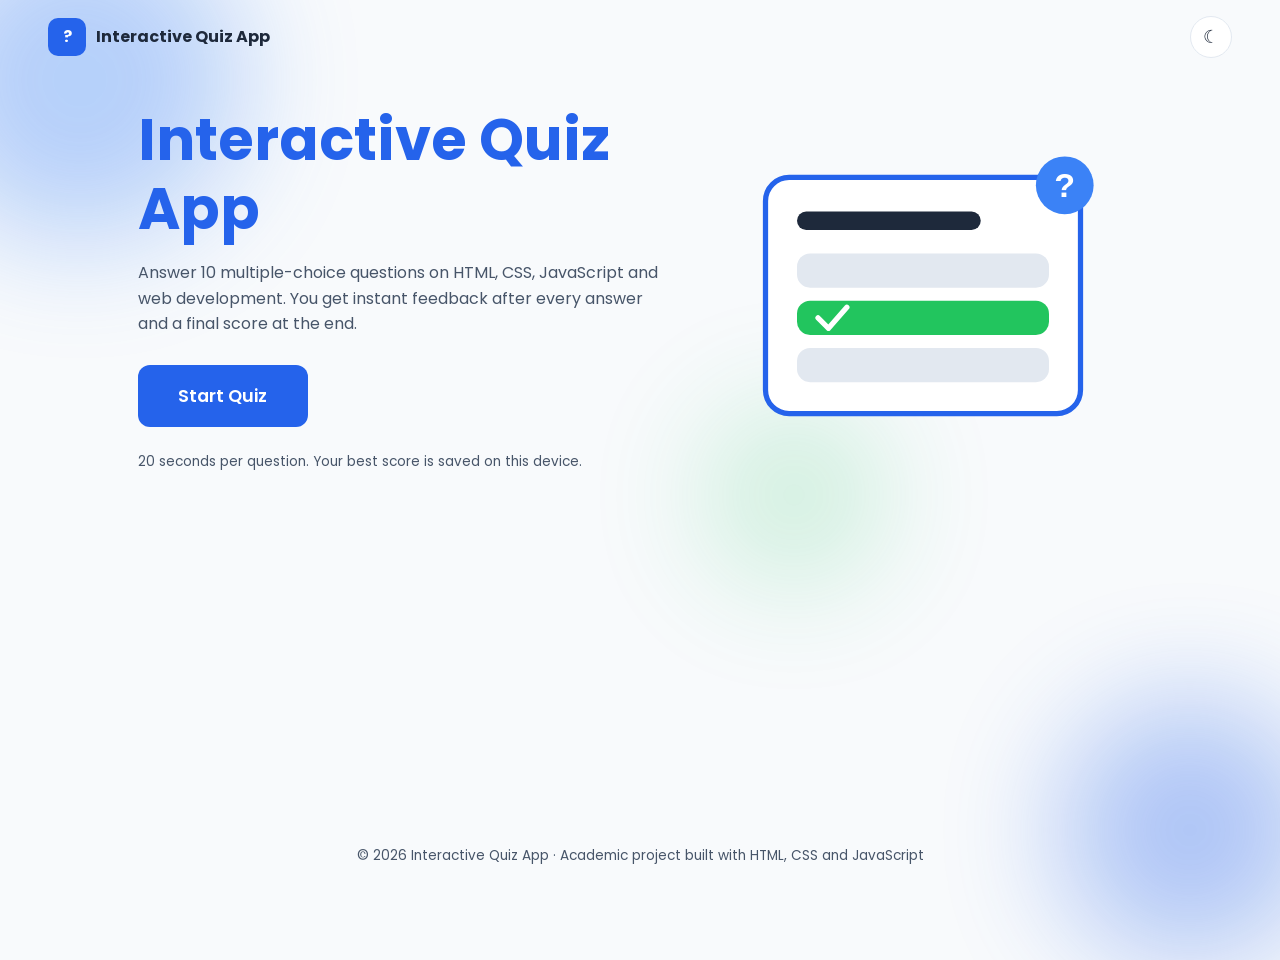
==== quiz-app/index.html @ 4135cea1 "mini project part 2" ====
<!DOCTYPE html>
<html lang="en">
<head>
  <meta charset="UTF-8">
  <meta name="viewport" content="width=device-width, initial-scale=1.0">
  <meta name="author" content="Your Name">
  <link rel="icon" href="assets/icons/favicon.svg" type="image/svg+xml">
  <link rel="preconnect" href="https://fonts.googleapis.com">
  <link rel="preconnect" href="https://fonts.gstatic.com" crossorigin>
  <link href="https://fonts.googleapis.com/css2?family=Poppins:wght@400;500;600;700&amp;display=swap" rel="stylesheet">
  <link rel="stylesheet" href="css/style.css">
  <title>Interactive Quiz App | Test your web development knowledge</title>
  <meta name="description" content="Answer 10 multiple-choice questions about HTML, CSS, JavaScript and web development and get instant feedback.">
  <meta name="keywords" content="quiz, html, css, javascript, web development">
</head>
<body data-page="home">
  <div class="bg-shapes" aria-hidden="true"><span></span><span></span><span></span></div>
  <header class="site-header">
    <a class="brand" href="index.html" data-nav><span class="logo" aria-hidden="true">?</span> Interactive Quiz App</a>
    <button class="icon-btn" id="theme-toggle" type="button" aria-label="Switch to dark mode" aria-pressed="false">&#9790;</button>
  </header>
  <main id="main" class="hero">
    <section class="hero-text" aria-labelledby="title">
      <h1 id="title">Interactive Quiz App</h1>
      <p>Answer 10 multiple-choice questions on HTML, CSS, JavaScript and web development. You get instant feedback after every answer and a final score at the end.</p>
      <a class="btn btn-primary" href="quiz.html" data-nav>Start Quiz</a>
      <p class="hint">20 seconds per question. Your best score is saved on this device.</p>
    </section>
    <section class="hero-art" aria-label="Illustration">
      <img src="assets/images/illustration.svg" alt="A quiz card with a correct answer highlighted in green" width="320" height="240">
    </section>
  </main>
  <footer class="site-footer"><p>&copy; 2026 Interactive Quiz App &middot; Academic project built with HTML, CSS and JavaScript</p></footer>
  <script src="js/app.js"></script>
</body>
</html>
---- quiz-app/css/style.css ----
/* ===== Variables & dark theme ===== */
:root {
  --primary: #2563eb;
  --secondary: #3b82f6;
  --bg: #f8fafc;
  --card: #ffffff;
  --correct: #22c55e;
  --wrong: #ef4444;
  --text: #1e293b;
  --muted: #475569;
  --border: #e2e8f0;
  --shadow: 0 10px 30px rgba(37, 99, 235, 0.12);
  --radius: 18px;
}
[data-theme="dark"] {
  --bg: #0f172a;
  --card: #1e293b;
  --text: #f1f5f9;
  --muted: #cbd5e1;
  --border: #334155;
  --shadow: 0 10px 30px rgba(0, 0, 0, 0.45);
}
/* ===== Base ===== */
*,
*::before,
*::after {
  box-sizing: border-box;
}
body {
  margin: 0;
  min-height: 100vh;
  display: flex;
  flex-direction: column;
  font-family: "Poppins", system-ui, sans-serif;
  background: var(--bg);
  color: var(--text);
  line-height: 1.6;
  transition:
    background 0.3s,
    color 0.3s;
  animation: pageIn 0.4s ease both;
}
body.leaving {
  animation: pageOut 0.25s ease forwards;
}
@keyframes pageIn {
  from {
    opacity: 0;
    transform: translateY(12px);
  }
  to {
    opacity: 1;
    transform: none;
  }
}
@keyframes pageOut {
  to {
    opacity: 0;
    transform: translateY(-8px);
  }
}
h1 {
  line-height: 1.2;
  margin: 0 0 0.75rem;
}
a {
  color: inherit;
}
:focus-visible {
  outline: 3px solid var(--secondary);
  outline-offset: 3px;
  border-radius: 8px;
}
::-webkit-scrollbar {
  width: 10px;
}
::-webkit-scrollbar-track {
  background: var(--bg);
}
::-webkit-scrollbar-thumb {
  background: var(--secondary);
  border-radius: 8px;
}
/* ===== Header / footer ===== */
.site-header {
  display: flex;
  justify-content: space-between;
  align-items: center;
  padding: 1rem clamp(1rem, 4vw, 3rem);
  position: relative;
  z-index: 2;
}
.brand {
  display: flex;
  align-items: center;
  gap: 0.6rem;
  font-weight: 700;
  text-decoration: none;
}
.logo {
  display: grid;
  place-items: center;
  width: 38px;
  height: 38px;
  border-radius: 10px;
  background: var(--primary);
  color: #fff;
}
.icon-btn {
  width: 42px;
  height: 42px;
  border-radius: 50%;
  border: 1px solid var(--border);
  background: var(--card);
  color: var(--text);
  font-size: 1.1rem;
  cursor: pointer;
  transition:
    transform 0.2s,
    box-shadow 0.2s;
}
.icon-btn:hover {
  transform: scale(1.1);
  box-shadow: var(--shadow);
}
.site-footer {
  margin-top: auto;
  padding: 1.25rem;
  text-align: center;
  color: var(--muted);
  font-size: 0.85rem;
  position: relative;
  z-index: 2;
}
main {
  position: relative;
  z-index: 1;
}
/* ===== Cards & buttons ===== */
.card {
  background: var(--card);
  border-radius: var(--radius);
  box-shadow: var(--shadow);
  padding: clamp(1.25rem, 4vw, 2.25rem);
  border: 1px solid var(--border);
}
.btn {
  position: relative;
  overflow: hidden;
  display: inline-block;
  padding: 0.8rem 1.8rem;
  border-radius: 12px;
  border: 2px solid transparent;
  font:
    600 1rem "Poppins",
    sans-serif;
  text-decoration: none;
  cursor: pointer;
  transition:
    transform 0.2s,
    box-shadow 0.2s,
    background 0.2s;
}
.btn:hover:not(:disabled) {
  transform: translateY(-2px);
  box-shadow: 0 8px 18px rgba(37, 99, 235, 0.3);
}
.btn:active:not(:disabled) {
  transform: scale(0.97);
}
.btn-primary {
  background: var(--primary);
  color: #fff;
}
.btn-primary:hover:not(:disabled) {
  background: #1d4ed8;
}
.btn-ghost {
  background: transparent;
  color: var(--primary);
  border-color: var(--primary);
}
[data-theme="dark"] .btn-ghost {
  color: #93c5fd;
  border-color: #93c5fd;
}
.btn:disabled {
  opacity: 0.5;
  cursor: not-allowed;
}
.ripple {
  position: absolute;
  border-radius: 50%;
  background: rgba(255, 255, 255, 0.5);
  transform: scale(0);
  animation: ripple 0.6s linear;
  pointer-events: none;
}
@keyframes ripple {
  to {
    transform: scale(4);
    opacity: 0;
  }
}
/* ===== Home ===== */
.bg-shapes span {
  position: fixed;
  border-radius: 50%;
  filter: blur(60px);
  opacity: 0.35;
  z-index: 0;
  animation: float 14s ease-in-out infinite;
}
.bg-shapes span:nth-child(1) {
  width: 320px;
  height: 320px;
  background: var(--secondary);
  top: -80px;
  left: -80px;
}
.bg-shapes span:nth-child(2) {
  width: 260px;
  height: 260px;
  background: var(--primary);
  bottom: -60px;
  right: -40px;
  animation-delay: -5s;
}
.bg-shapes span:nth-child(3) {
  width: 180px;
  height: 180px;
  background: var(--correct);
  top: 45%;
  left: 55%;
  animation-delay: -9s;
  opacity: 0.2;
}
@keyframes float {
  50% {
    transform: translate(40px, -30px) scale(1.1);
  }
}
.hero {
  display: grid;
  grid-template-columns: 1.1fr 0.9fr;
  gap: 2rem;
  align-items: center;
  max-width: 1100px;
  margin: 0 auto;
  padding: 2rem clamp(1rem, 4vw, 3rem);
}
.hero-text h1 {
  font-size: clamp(2.2rem, 5vw, 3.6rem);
  font-weight: 700;
  color: var(--primary);
}
[data-theme="dark"] .hero-text h1 {
  color: #93c5fd;
}
.hero-text p {
  color: var(--muted);
  max-width: 52ch;
}
.hero-text .btn {
  margin-top: 0.75rem;
  font-size: 1.1rem;
  padding: 1rem 2.4rem;
}
.hint {
  font-size: 0.85rem;
  margin-top: 1rem;
}
.hero-art img {
  width: 100%;
  height: auto;
  max-width: 420px;
  display: block;
  margin: 0 auto;
  animation: bob 4s ease-in-out infinite;
}
@keyframes bob {
  50% {
    transform: translateY(-12px);
  }
}
@media (max-width: 768px) {
  .hero {
    grid-template-columns: 1fr;
    text-align: center;
  }
  .hero-text p {
    margin-inline: auto;
  }
}
@media (prefers-reduced-motion: reduce) {
  *,
  *::before,
  *::after {
    animation-duration: 0.01ms !important;
    animation-iteration-count: 1 !important;
    transition-duration: 0.01ms !important;
  }
}
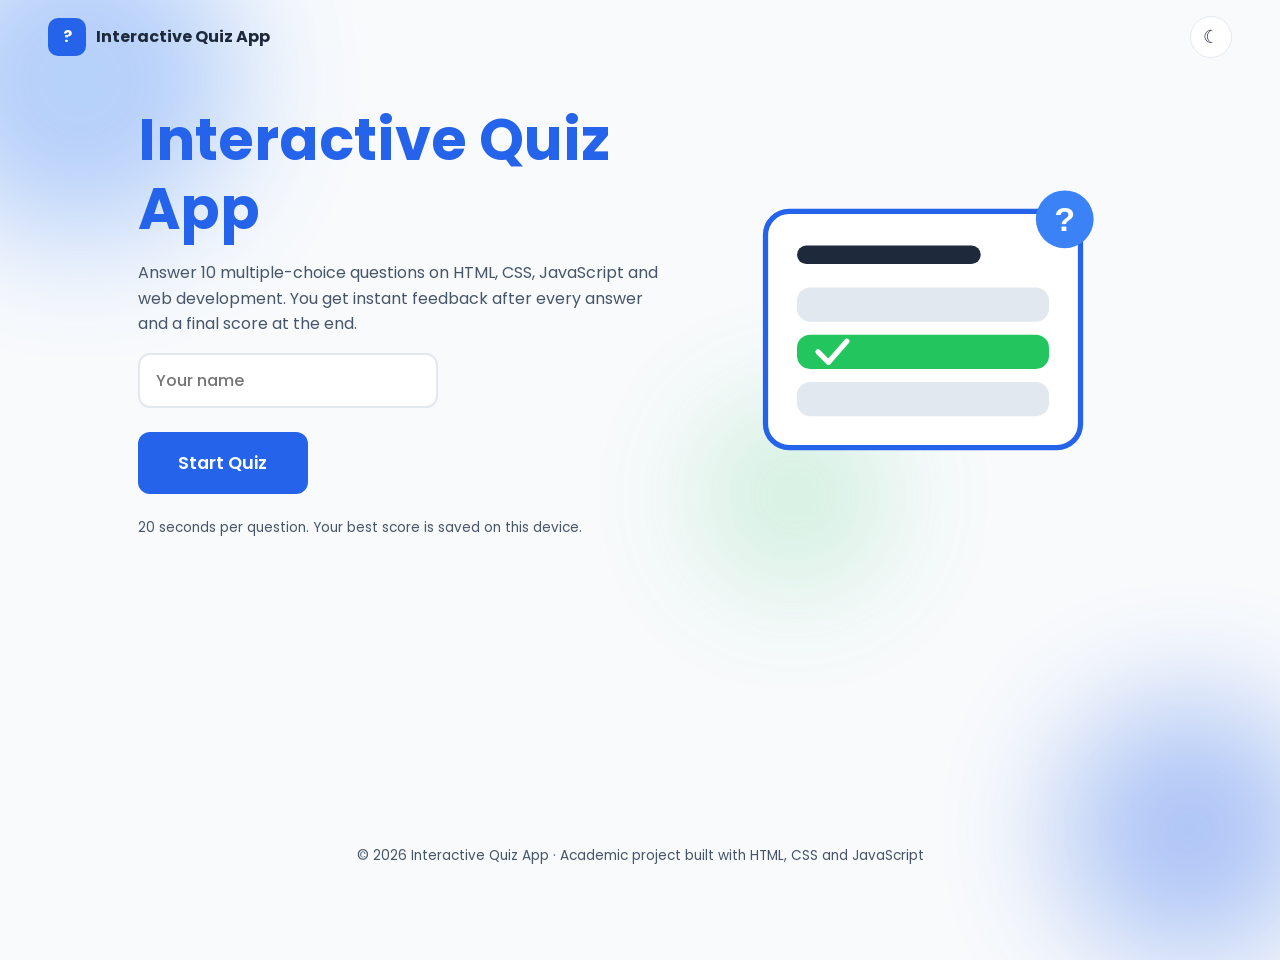
==== commit c8e298ec: "partie 3 php" ====
--- a/quiz-app/index.html
+++ b/quiz-app/index.html
@@ -1,5 +1,6 @@
 <!DOCTYPE html>
 <html lang="en">
+
 <head>
   <meta charset="UTF-8">
   <meta name="viewport" content="width=device-width, initial-scale=1.0">
@@ -10,27 +11,38 @@
   <link href="https://fonts.googleapis.com/css2?family=Poppins:wght@400;500;600;700&amp;display=swap" rel="stylesheet">
   <link rel="stylesheet" href="css/style.css">
   <title>Interactive Quiz App | Test your web development knowledge</title>
-  <meta name="description" content="Answer 10 multiple-choice questions about HTML, CSS, JavaScript and web development and get instant feedback.">
+  <meta name="description"
+    content="Answer 10 multiple-choice questions about HTML, CSS, JavaScript and web development and get instant feedback.">
   <meta name="keywords" content="quiz, html, css, javascript, web development">
 </head>
+
 <body data-page="home">
   <div class="bg-shapes" aria-hidden="true"><span></span><span></span><span></span></div>
   <header class="site-header">
     <a class="brand" href="index.html" data-nav><span class="logo" aria-hidden="true">?</span> Interactive Quiz App</a>
-    <button class="icon-btn" id="theme-toggle" type="button" aria-label="Switch to dark mode" aria-pressed="false">&#9790;</button>
+    <button class="icon-btn" id="theme-toggle" type="button" aria-label="Switch to dark mode"
+      aria-pressed="false">&#9790;</button>
   </header>
   <main id="main" class="hero">
     <section class="hero-text" aria-labelledby="title">
       <h1 id="title">Interactive Quiz App</h1>
-      <p>Answer 10 multiple-choice questions on HTML, CSS, JavaScript and web development. You get instant feedback after every answer and a final score at the end.</p>
+      <p>Answer 10 multiple-choice questions on HTML, CSS, JavaScript and web development. You get instant feedback
+        after every answer and a final score at the end.</p>
+      <label for="player" class="sr-only">Your name</label>
+      <input id="player" class="player-input" type="text" maxlength="30" placeholder="Your name"
+        autocomplete="nickname">
       <a class="btn btn-primary" href="quiz.html" data-nav>Start Quiz</a>
       <p class="hint">20 seconds per question. Your best score is saved on this device.</p>
     </section>
     <section class="hero-art" aria-label="Illustration">
-      <img src="assets/images/illustration.svg" alt="A quiz card with a correct answer highlighted in green" width="320" height="240">
+      <img src="assets/images/illustration.svg" alt="A quiz card with a correct answer highlighted in green" width="320"
+        height="240">
     </section>
   </main>
-  <footer class="site-footer"><p>&copy; 2026 Interactive Quiz App &middot; Academic project built with HTML, CSS and JavaScript</p></footer>
+  <footer class="site-footer">
+    <p>&copy; 2026 Interactive Quiz App &middot; Academic project built with HTML, CSS and JavaScript</p>
+  </footer>
   <script src="js/app.js"></script>
 </body>
-</html>
+
+</html>
--- a/quiz-app/css/style.css
+++ b/quiz-app/css/style.css
@@ -278,6 +278,27 @@
   margin: 0 auto;
   animation: bob 4s ease-in-out infinite;
 }
+.player-input {
+  display: block;
+  margin: 0.75rem 0;
+  padding: 0.8rem 1rem;
+  width: 100%;
+  max-width: 300px;
+  border-radius: 12px;
+  border: 2px solid var(--border);
+  background: var(--card);
+  color: var(--text);
+  font:
+    500 1rem "Poppins",
+    sans-serif;
+}
+.sr-only {
+  position: absolute;
+  width: 1px;
+  height: 1px;
+  overflow: hidden;
+  clip: rect(0 0 0 0);
+}
 @keyframes bob {
   50% {
     transform: translateY(-12px);
